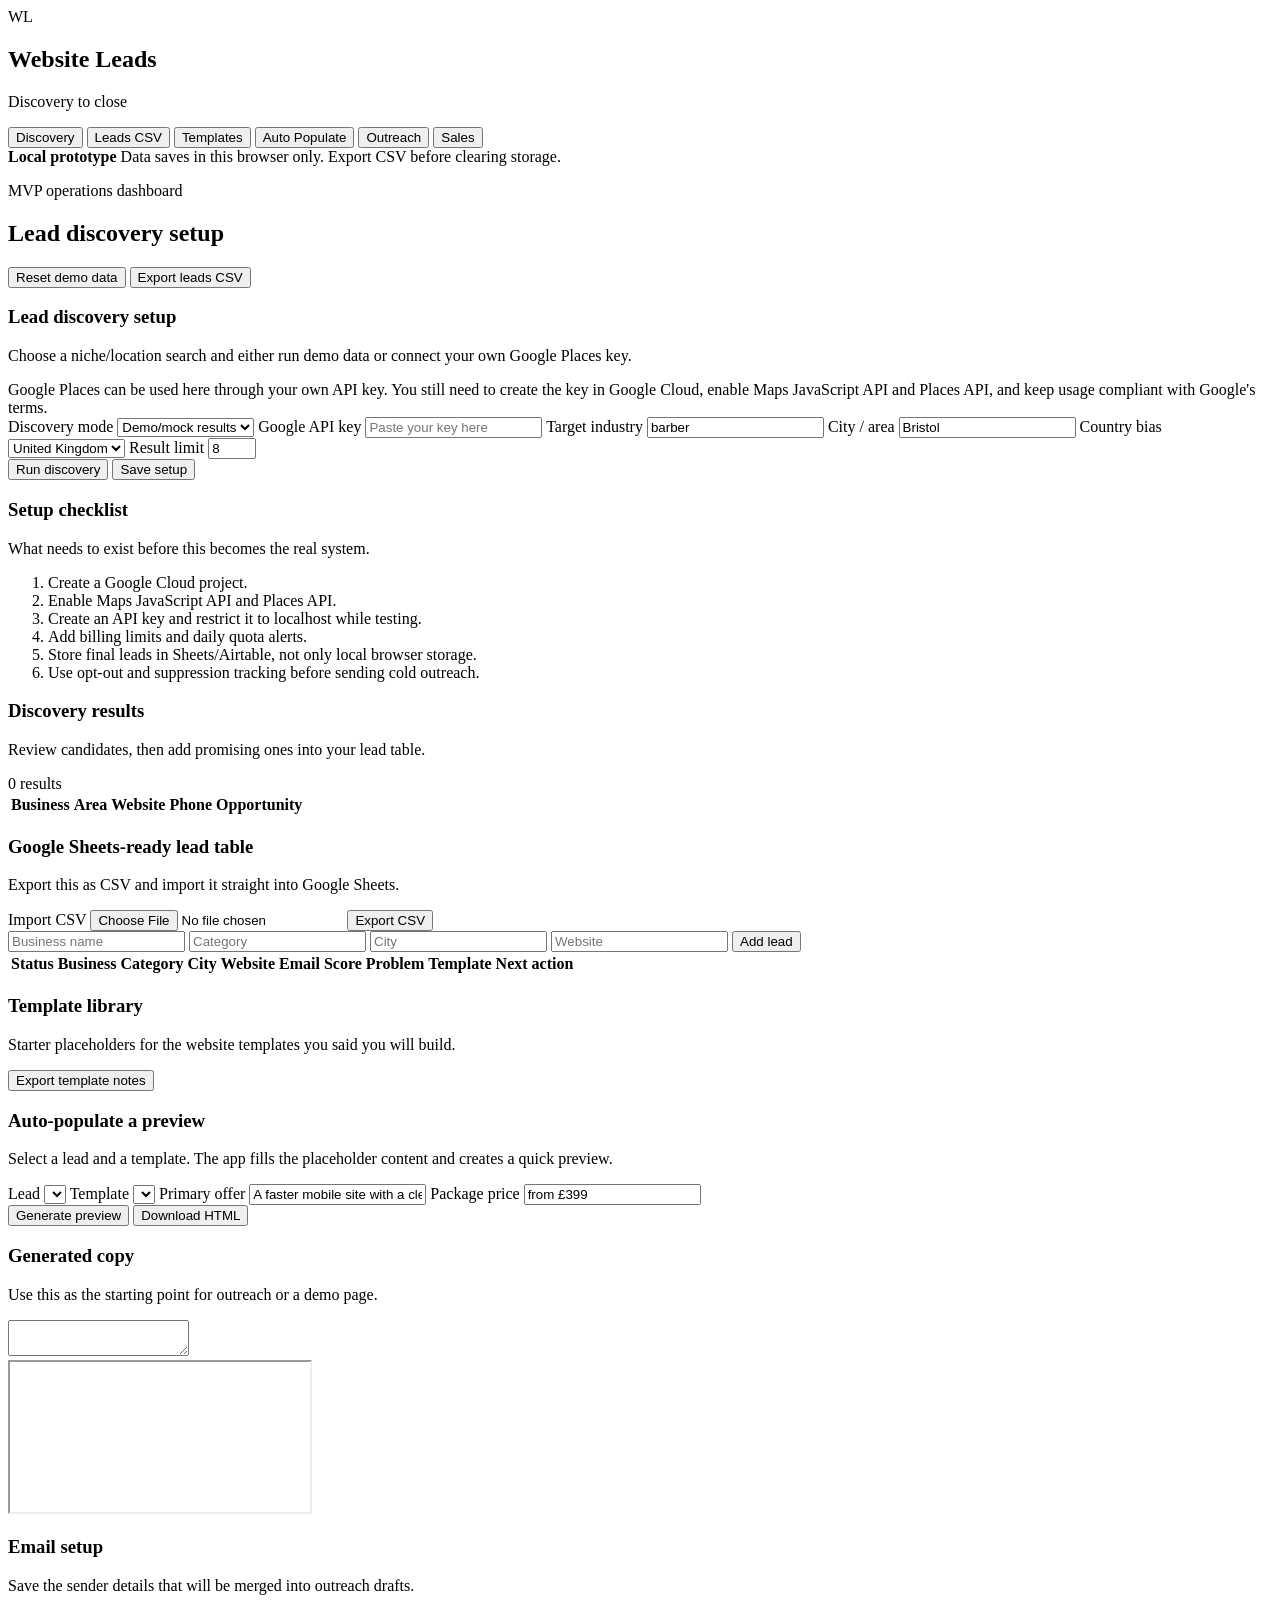
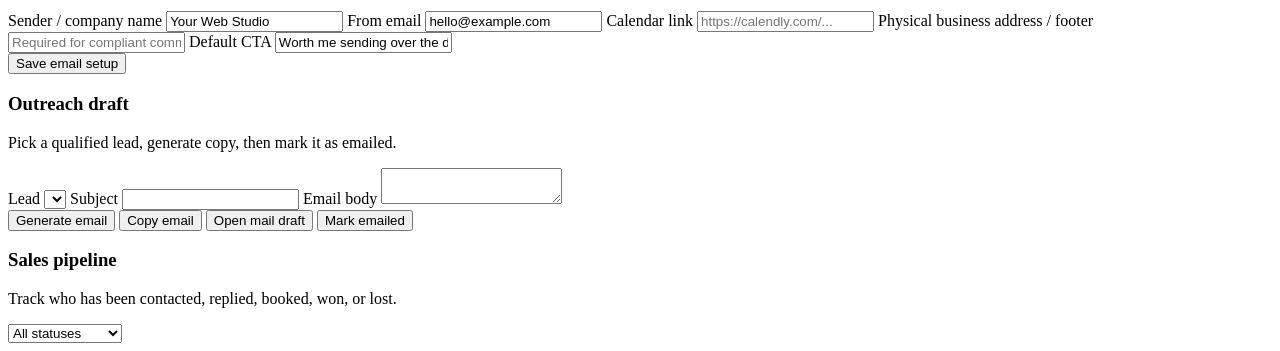
==== index.html @ 56cfb8ac "Seed website lead workflow prototype" ====
<!doctype html>
<html lang="en">
  <head>
    <meta charset="utf-8">
    <meta name="viewport" content="width=device-width, initial-scale=1">
    <title>Website Lead Workflow</title>
    <link rel="stylesheet" href="./styles.css">
  </head>
  <body>
    <div class="app-shell">
      <aside class="sidebar" aria-label="Workflow navigation">
        <div class="brand-block">
          <div class="brand-mark">WL</div>
          <div>
            <h1>Website Leads</h1>
            <p>Discovery to close</p>
          </div>
        </div>

        <nav class="tab-list" id="tabList">
          <button class="tab-button active" data-tab="discovery" type="button">Discovery</button>
          <button class="tab-button" data-tab="leads" type="button">Leads CSV</button>
          <button class="tab-button" data-tab="templates" type="button">Templates</button>
          <button class="tab-button" data-tab="populate" type="button">Auto Populate</button>
          <button class="tab-button" data-tab="outreach" type="button">Outreach</button>
          <button class="tab-button" data-tab="sales" type="button">Sales</button>
        </nav>

        <div class="sidebar-note">
          <strong>Local prototype</strong>
          <span>Data saves in this browser only. Export CSV before clearing storage.</span>
        </div>
      </aside>

      <main class="workspace">
        <section class="topbar">
          <div>
            <p class="eyebrow">MVP operations dashboard</p>
            <h2 id="pageTitle">Lead discovery setup</h2>
          </div>
          <div class="topbar-actions">
            <button class="ghost-button" id="resetDemoButton" type="button">Reset demo data</button>
            <button class="primary-button" id="exportAllButton" type="button">Export leads CSV</button>
          </div>
        </section>

        <section class="tab-panel active" id="tab-discovery">
          <div class="two-column">
            <form class="panel" id="discoveryForm">
              <div class="panel-header">
                <div>
                  <h3>Lead discovery setup</h3>
                  <p>Choose a niche/location search and either run demo data or connect your own Google Places key.</p>
                </div>
              </div>

              <div class="notice">
                Google Places can be used here through your own API key. You still need to create the key in Google Cloud, enable Maps JavaScript API and Places API, and keep usage compliant with Google's terms.
              </div>

              <div class="form-grid">
                <label>
                  Discovery mode
                  <select id="discoveryMode">
                    <option value="mock">Demo/mock results</option>
                    <option value="places">Google Places API</option>
                  </select>
                </label>
                <label>
                  Google API key
                  <input id="googleApiKey" type="password" autocomplete="off" placeholder="Paste your key here">
                </label>
                <label>
                  Target industry
                  <input id="industryInput" type="text" value="barber" placeholder="barber, plumber, cafe">
                </label>
                <label>
                  City / area
                  <input id="cityInput" type="text" value="Bristol" placeholder="Bristol, Leeds, Austin">
                </label>
                <label>
                  Country bias
                  <select id="countryInput">
                    <option value="GB">United Kingdom</option>
                    <option value="US">United States</option>
                    <option value="IE">Ireland</option>
                    <option value="CA">Canada</option>
                    <option value="AU">Australia</option>
                  </select>
                </label>
                <label>
                  Result limit
                  <input id="resultLimit" type="number" min="3" max="20" value="8">
                </label>
              </div>

              <div class="button-row">
                <button class="primary-button" type="submit">Run discovery</button>
                <button class="ghost-button" id="saveDiscoverySettings" type="button">Save setup</button>
              </div>
            </form>

            <div class="panel">
              <div class="panel-header">
                <div>
                  <h3>Setup checklist</h3>
                  <p>What needs to exist before this becomes the real system.</p>
                </div>
              </div>
              <ol class="checklist">
                <li>Create a Google Cloud project.</li>
                <li>Enable Maps JavaScript API and Places API.</li>
                <li>Create an API key and restrict it to localhost while testing.</li>
                <li>Add billing limits and daily quota alerts.</li>
                <li>Store final leads in Sheets/Airtable, not only local browser storage.</li>
                <li>Use opt-out and suppression tracking before sending cold outreach.</li>
              </ol>
            </div>
          </div>

          <div class="panel">
            <div class="panel-header">
              <div>
                <h3>Discovery results</h3>
                <p>Review candidates, then add promising ones into your lead table.</p>
              </div>
              <span class="counter" id="discoveryCount">0 results</span>
            </div>
            <div class="table-wrap">
              <table>
                <thead>
                  <tr>
                    <th>Business</th>
                    <th>Area</th>
                    <th>Website</th>
                    <th>Phone</th>
                    <th>Opportunity</th>
                    <th></th>
                  </tr>
                </thead>
                <tbody id="discoveryResults"></tbody>
              </table>
            </div>
          </div>
        </section>

        <section class="tab-panel" id="tab-leads">
          <div class="panel">
            <div class="panel-header">
              <div>
                <h3>Google Sheets-ready lead table</h3>
                <p>Export this as CSV and import it straight into Google Sheets.</p>
              </div>
              <div class="button-row compact">
                <label class="file-button">
                  Import CSV
                  <input id="csvImport" type="file" accept=".csv,text/csv">
                </label>
                <button class="primary-button" id="exportCsvButton" type="button">Export CSV</button>
              </div>
            </div>

            <form class="quick-add" id="quickAddForm">
              <input id="quickName" type="text" placeholder="Business name" required>
              <input id="quickCategory" type="text" placeholder="Category">
              <input id="quickCity" type="text" placeholder="City">
              <input id="quickWebsite" type="url" placeholder="Website">
              <button class="primary-button" type="submit">Add lead</button>
            </form>

            <div class="table-wrap large-table">
              <table>
                <thead>
                  <tr>
                    <th>Status</th>
                    <th>Business</th>
                    <th>Category</th>
                    <th>City</th>
                    <th>Website</th>
                    <th>Email</th>
                    <th>Score</th>
                    <th>Problem</th>
                    <th>Template</th>
                    <th>Next action</th>
                  </tr>
                </thead>
                <tbody id="leadTableBody"></tbody>
              </table>
            </div>
          </div>
        </section>

        <section class="tab-panel" id="tab-templates">
          <div class="panel">
            <div class="panel-header">
              <div>
                <h3>Template library</h3>
                <p>Starter placeholders for the website templates you said you will build.</p>
              </div>
              <button class="ghost-button" id="exportTemplatesButton" type="button">Export template notes</button>
            </div>
            <div class="template-grid" id="templateGrid"></div>
          </div>
        </section>

        <section class="tab-panel" id="tab-populate">
          <div class="two-column populate-layout">
            <form class="panel" id="populateForm">
              <div class="panel-header">
                <div>
                  <h3>Auto-populate a preview</h3>
                  <p>Select a lead and a template. The app fills the placeholder content and creates a quick preview.</p>
                </div>
              </div>
              <div class="form-grid single">
                <label>
                  Lead
                  <select id="populateLeadSelect"></select>
                </label>
                <label>
                  Template
                  <select id="populateTemplateSelect"></select>
                </label>
                <label>
                  Primary offer
                  <input id="populateOffer" type="text" value="A faster mobile site with a clear booking/contact button">
                </label>
                <label>
                  Package price
                  <input id="populatePrice" type="text" value="from £399">
                </label>
              </div>
              <div class="button-row">
                <button class="primary-button" type="submit">Generate preview</button>
                <button class="ghost-button" id="downloadPreviewButton" type="button">Download HTML</button>
              </div>
            </form>

            <div class="panel">
              <div class="panel-header">
                <div>
                  <h3>Generated copy</h3>
                  <p>Use this as the starting point for outreach or a demo page.</p>
                </div>
              </div>
              <textarea id="generatedCopy" class="copy-box" readonly></textarea>
            </div>
          </div>

          <div class="preview-frame-wrap">
            <iframe id="sitePreview" title="Autopopulated website preview"></iframe>
          </div>
        </section>

        <section class="tab-panel" id="tab-outreach">
          <div class="two-column">
            <form class="panel" id="outreachSettingsForm">
              <div class="panel-header">
                <div>
                  <h3>Email setup</h3>
                  <p>Save the sender details that will be merged into outreach drafts.</p>
                </div>
              </div>
              <div class="form-grid single">
                <label>
                  Sender / company name
                  <input id="senderName" type="text" value="Your Web Studio">
                </label>
                <label>
                  From email
                  <input id="fromEmail" type="email" value="hello@example.com">
                </label>
                <label>
                  Calendar link
                  <input id="calendarLink" type="url" placeholder="https://calendly.com/...">
                </label>
                <label>
                  Physical business address / footer
                  <input id="physicalAddress" type="text" placeholder="Required for compliant commercial email in many places">
                </label>
                <label>
                  Default CTA
                  <input id="defaultCta" type="text" value="Worth me sending over the details?">
                </label>
              </div>
              <div class="button-row">
                <button class="primary-button" type="submit">Save email setup</button>
              </div>
            </form>

            <div class="panel">
              <div class="panel-header">
                <div>
                  <h3>Outreach draft</h3>
                  <p>Pick a qualified lead, generate copy, then mark it as emailed.</p>
                </div>
              </div>
              <div class="form-grid single">
                <label>
                  Lead
                  <select id="outreachLeadSelect"></select>
                </label>
                <label>
                  Subject
                  <input id="emailSubject" type="text">
                </label>
                <label>
                  Email body
                  <textarea id="emailBody" class="email-box"></textarea>
                </label>
              </div>
              <div class="button-row">
                <button class="primary-button" id="generateEmailButton" type="button">Generate email</button>
                <button class="ghost-button" id="copyEmailButton" type="button">Copy email</button>
                <button class="ghost-button" id="mailtoButton" type="button">Open mail draft</button>
                <button class="ghost-button" id="markEmailedButton" type="button">Mark emailed</button>
              </div>
            </div>
          </div>
        </section>

        <section class="tab-panel" id="tab-sales">
          <div class="metrics-grid" id="metricsGrid"></div>

          <div class="panel">
            <div class="panel-header">
              <div>
                <h3>Sales pipeline</h3>
                <p>Track who has been contacted, replied, booked, won, or lost.</p>
              </div>
              <select id="pipelineFilter" class="small-select">
                <option value="all">All statuses</option>
                <option value="New">New</option>
                <option value="Qualified">Qualified</option>
                <option value="Preview Built">Preview Built</option>
                <option value="Emailed">Emailed</option>
                <option value="Replied">Replied</option>
                <option value="Call Booked">Call Booked</option>
                <option value="Won">Won</option>
                <option value="Lost">Lost</option>
                <option value="Do Not Contact">Do Not Contact</option>
              </select>
            </div>
            <div class="pipeline-board" id="pipelineBoard"></div>
          </div>
        </section>
      </main>
    </div>

    <div id="toast" class="toast" role="status" aria-live="polite"></div>
    <script src="./app.js"></script>
  </body>
</html>
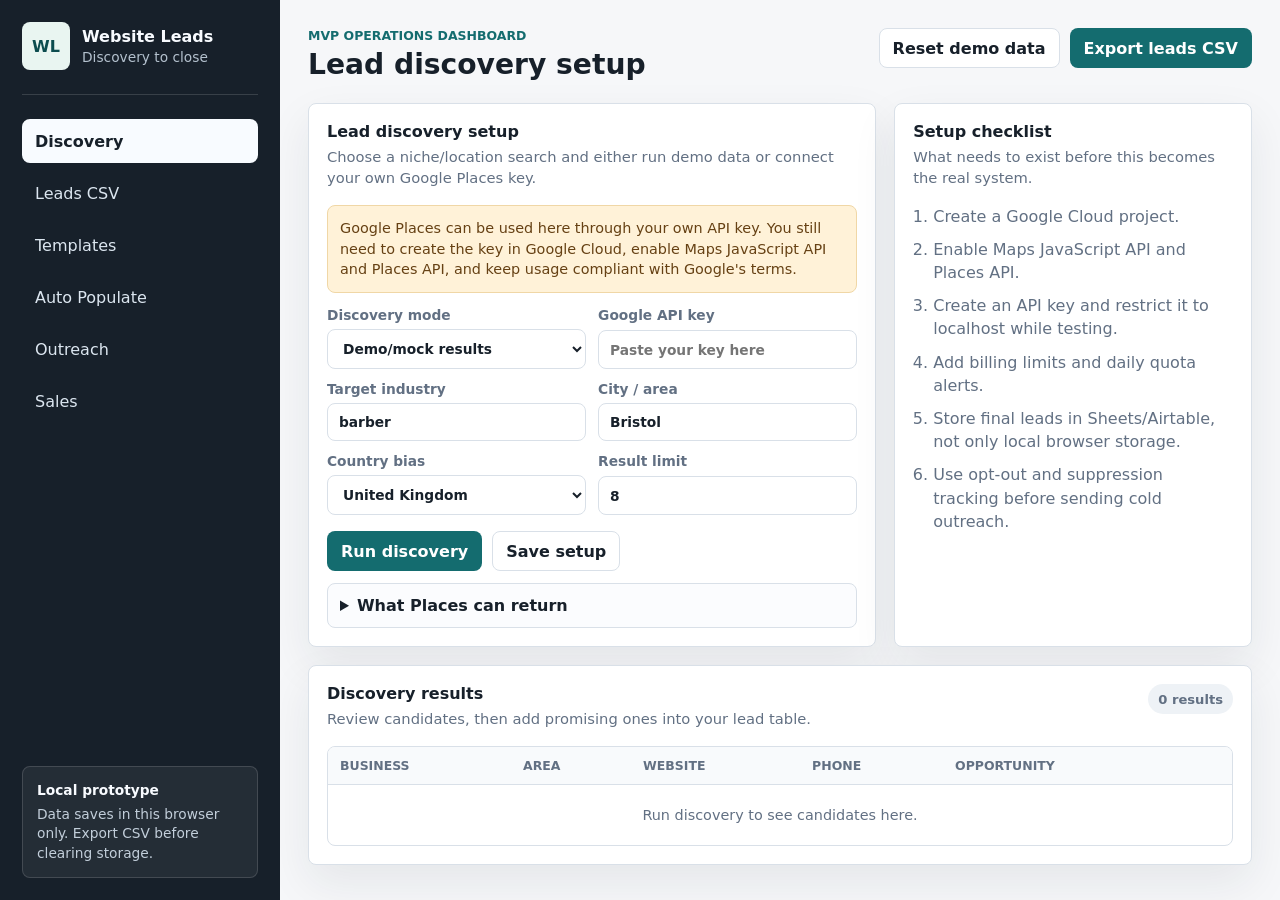
==== commit f888131f: "Update workflow prototype" ====
--- a/index.html
+++ b/index.html
@@ -98,6 +98,24 @@
                 <button class="primary-button" type="submit">Run discovery</button>
                 <button class="ghost-button" id="saveDiscoverySettings" type="button">Save setup</button>
               </div>
+
+              <details class="places-guide">
+                <summary>What Places can return</summary>
+                <div class="places-guide-grid">
+                  <div>
+                    <strong>Basic</strong>
+                    <span>name, place ID, address, vicinity, map URL, geometry, business status, types, plus code, photos</span>
+                  </div>
+                  <div>
+                    <strong>Contact</strong>
+                    <span>formatted phone, international phone, website, opening hours, weekday hours</span>
+                  </div>
+                  <div>
+                    <strong>Atmosphere</strong>
+                    <span>rating, review count, reviews, price level</span>
+                  </div>
+                </div>
+              </details>
             </form>
 
             <div class="panel">
@@ -151,13 +169,7 @@
                 <h3>Google Sheets-ready lead table</h3>
                 <p>Export this as CSV and import it straight into Google Sheets.</p>
               </div>
-              <div class="button-row compact">
-                <label class="file-button">
-                  Import CSV
-                  <input id="csvImport" type="file" accept=".csv,text/csv">
-                </label>
-                <button class="primary-button" id="exportCsvButton" type="button">Export CSV</button>
-              </div>
+              <span class="counter" id="leadCount">0 leads</span>
             </div>
 
             <form class="quick-add" id="quickAddForm">
@@ -183,9 +195,52 @@
                     <th>Template</th>
                     <th>Next action</th>
                   </tr>
+                  <tr class="filter-row">
+                    <th>
+                      <select id="filterStatus">
+                        <option value="">All</option>
+                        <option value="New">New</option>
+                        <option value="Audited">Audited</option>
+                        <option value="Qualified">Qualified</option>
+                        <option value="Preview Built">Preview Built</option>
+                        <option value="Emailed">Emailed</option>
+                        <option value="Replied">Replied</option>
+                        <option value="Call Booked">Call Booked</option>
+                        <option value="Won">Won</option>
+                        <option value="Lost">Lost</option>
+                        <option value="Do Not Contact">Do Not Contact</option>
+                      </select>
+                    </th>
+                    <th><input id="filterBusiness" type="text" placeholder="Filter"></th>
+                    <th><input id="filterCategory" type="text" placeholder="Filter"></th>
+                    <th><input id="filterCity" type="text" placeholder="Filter"></th>
+                    <th><input id="filterWebsite" type="text" placeholder="Filter"></th>
+                    <th><input id="filterEmail" type="text" placeholder="Filter"></th>
+                    <th><input id="filterScore" type="text" placeholder=">= 5"></th>
+                    <th><input id="filterProblem" type="text" placeholder="Filter"></th>
+                    <th>
+                      <select id="filterTemplate">
+                        <option value="">All</option>
+                      </select>
+                    </th>
+                    <th>
+                      <div class="filter-actions">
+                        <input id="filterNextAction" type="text" placeholder="Filter">
+                        <button class="ghost-button tiny-button" id="clearLeadFilters" type="button">Clear</button>
+                      </div>
+                    </th>
+                  </tr>
                 </thead>
                 <tbody id="leadTableBody"></tbody>
               </table>
+            </div>
+
+            <div class="button-row compact">
+              <label class="file-button">
+                Import CSV
+                <input id="csvImport" type="file" accept=".csv,text/csv">
+              </label>
+              <button class="primary-button" id="exportCsvButton" type="button">Export CSV</button>
             </div>
           </div>
         </section>
@@ -209,7 +264,7 @@
               <div class="panel-header">
                 <div>
                   <h3>Auto-populate a preview</h3>
-                  <p>Select a lead and a template. The app fills the placeholder content and creates a quick preview.</p>
+                  <p>Select a lead and a template. The app fills the actual template fields and shows the rendered site.</p>
                 </div>
               </div>
               <div class="form-grid single">
@@ -220,14 +275,6 @@
                 <label>
                   Template
                   <select id="populateTemplateSelect"></select>
-                </label>
-                <label>
-                  Primary offer
-                  <input id="populateOffer" type="text" value="A faster mobile site with a clear booking/contact button">
-                </label>
-                <label>
-                  Package price
-                  <input id="populatePrice" type="text" value="from £399">
                 </label>
               </div>
               <div class="button-row">
@@ -239,11 +286,11 @@
             <div class="panel">
               <div class="panel-header">
                 <div>
-                  <h3>Generated copy</h3>
-                  <p>Use this as the starting point for outreach or a demo page.</p>
-                </div>
-              </div>
-              <textarea id="generatedCopy" class="copy-box" readonly></textarea>
+                  <h3>Template coverage</h3>
+                  <p>Shows which template fields are populated from lead data, defaults, or still need a human touch.</p>
+                </div>
+              </div>
+              <div id="templateCoverage" class="coverage-list"></div>
             </div>
           </div>
 
@@ -350,4 +397,4 @@
     <div id="toast" class="toast" role="status" aria-live="polite"></div>
     <script src="./app.js"></script>
   </body>
-</html>+</html>
--- a/styles.css
+++ b/styles.css
@@ -0,0 +1,745 @@
+:root {
+  color-scheme: light;
+  --bg: #f6f7f9;
+  --surface: #ffffff;
+  --surface-soft: #eef2f6;
+  --line: #d9e0e8;
+  --ink: #17202a;
+  --muted: #627083;
+  --muted-2: #8995a3;
+  --accent: #146c6f;
+  --accent-strong: #0c4c4f;
+  --accent-soft: #dff4f2;
+  --warn: #9d5b14;
+  --warn-soft: #fff2d8;
+  --danger: #9e2f3b;
+  --success: #23784d;
+  --shadow: 0 18px 45px rgba(21, 33, 45, 0.08);
+  font-family: Inter, ui-sans-serif, system-ui, -apple-system, BlinkMacSystemFont, "Segoe UI", sans-serif;
+}
+
+* {
+  box-sizing: border-box;
+}
+
+body {
+  margin: 0;
+  min-height: 100vh;
+  background: var(--bg);
+  color: var(--ink);
+}
+
+button,
+input,
+select,
+textarea {
+  font: inherit;
+}
+
+button {
+  cursor: pointer;
+}
+
+.app-shell {
+  display: grid;
+  grid-template-columns: 280px minmax(0, 1fr);
+  min-height: 100vh;
+}
+
+.sidebar {
+  position: sticky;
+  top: 0;
+  height: 100vh;
+  display: flex;
+  flex-direction: column;
+  padding: 22px;
+  background: #17202a;
+  color: #f8fbff;
+}
+
+.brand-block {
+  display: grid;
+  grid-template-columns: 48px 1fr;
+  align-items: center;
+  gap: 12px;
+  padding-bottom: 24px;
+  border-bottom: 1px solid rgba(255, 255, 255, 0.14);
+}
+
+.brand-mark {
+  display: grid;
+  place-items: center;
+  width: 48px;
+  height: 48px;
+  border-radius: 8px;
+  background: #e9f5f1;
+  color: #0c4c4f;
+  font-weight: 800;
+}
+
+.brand-block h1 {
+  margin: 0;
+  font-size: 1rem;
+  letter-spacing: 0;
+}
+
+.brand-block p {
+  margin: 3px 0 0;
+  color: #b4c1ce;
+  font-size: 0.86rem;
+}
+
+.tab-list {
+  display: grid;
+  gap: 8px;
+  margin-top: 24px;
+}
+
+.tab-button {
+  min-height: 44px;
+  border: 1px solid transparent;
+  border-radius: 8px;
+  background: transparent;
+  color: #dce6f0;
+  text-align: left;
+  padding: 10px 12px;
+}
+
+.tab-button:hover,
+.tab-button:focus-visible {
+  background: rgba(255, 255, 255, 0.08);
+  outline: none;
+}
+
+.tab-button.active {
+  background: #f8fbff;
+  color: #17202a;
+  font-weight: 700;
+}
+
+.sidebar-note {
+  margin-top: auto;
+  padding: 14px;
+  border: 1px solid rgba(255, 255, 255, 0.14);
+  border-radius: 8px;
+  background: rgba(255, 255, 255, 0.06);
+  font-size: 0.86rem;
+  line-height: 1.4;
+}
+
+.sidebar-note span {
+  display: block;
+  color: #c2ceda;
+  margin-top: 5px;
+}
+
+.workspace {
+  min-width: 0;
+  padding: 28px;
+}
+
+.topbar {
+  display: flex;
+  justify-content: space-between;
+  align-items: flex-start;
+  gap: 16px;
+  margin-bottom: 22px;
+}
+
+.eyebrow {
+  margin: 0 0 5px;
+  color: var(--accent);
+  font-size: 0.78rem;
+  text-transform: uppercase;
+  font-weight: 800;
+}
+
+.topbar h2 {
+  margin: 0;
+  font-size: clamp(1.55rem, 2.2vw, 2.3rem);
+  letter-spacing: 0;
+}
+
+.topbar-actions,
+.button-row {
+  display: flex;
+  gap: 10px;
+  align-items: center;
+  flex-wrap: wrap;
+}
+
+.button-row.compact {
+  gap: 8px;
+}
+
+.primary-button,
+.ghost-button,
+.file-button {
+  min-height: 40px;
+  border-radius: 8px;
+  border: 1px solid transparent;
+  padding: 9px 13px;
+  font-weight: 750;
+  white-space: nowrap;
+}
+
+.primary-button {
+  background: var(--accent);
+  color: white;
+}
+
+.primary-button:hover,
+.primary-button:focus-visible {
+  background: var(--accent-strong);
+}
+
+.ghost-button,
+.file-button {
+  background: var(--surface);
+  border-color: var(--line);
+  color: var(--ink);
+}
+
+.ghost-button:hover,
+.file-button:hover,
+.ghost-button:focus-visible,
+.file-button:focus-visible {
+  border-color: var(--accent);
+  color: var(--accent-strong);
+}
+
+.file-button input {
+  display: none;
+}
+
+.tab-panel {
+  display: none;
+}
+
+.tab-panel.active {
+  display: grid;
+  gap: 18px;
+}
+
+.two-column {
+  display: grid;
+  grid-template-columns: minmax(0, 1.35fr) minmax(320px, 0.85fr);
+  gap: 18px;
+}
+
+.populate-layout {
+  grid-template-columns: minmax(300px, 0.8fr) minmax(320px, 1fr);
+}
+
+.panel {
+  background: var(--surface);
+  border: 1px solid var(--line);
+  border-radius: 8px;
+  box-shadow: var(--shadow);
+  padding: 18px;
+  min-width: 0;
+}
+
+.panel-header {
+  display: flex;
+  justify-content: space-between;
+  gap: 14px;
+  align-items: flex-start;
+  margin-bottom: 16px;
+}
+
+.panel-header h3 {
+  margin: 0;
+  font-size: 1rem;
+  letter-spacing: 0;
+}
+
+.panel-header p {
+  margin: 5px 0 0;
+  color: var(--muted);
+  line-height: 1.45;
+  font-size: 0.92rem;
+}
+
+.notice {
+  padding: 12px;
+  margin-bottom: 14px;
+  border-radius: 8px;
+  background: var(--warn-soft);
+  border: 1px solid #f0d7a6;
+  color: #664114;
+  line-height: 1.45;
+  font-size: 0.9rem;
+}
+
+.places-guide {
+  margin-top: 12px;
+  padding: 12px;
+  border: 1px solid var(--line);
+  border-radius: 8px;
+  background: #fbfcfe;
+}
+
+.places-guide summary {
+  cursor: pointer;
+  font-weight: 800;
+  color: var(--ink);
+}
+
+.places-guide-grid {
+  display: grid;
+  gap: 10px;
+  margin-top: 12px;
+}
+
+.places-guide-grid div {
+  display: grid;
+  gap: 4px;
+}
+
+.places-guide-grid strong {
+  color: var(--accent-strong);
+  font-size: 0.84rem;
+  text-transform: uppercase;
+  letter-spacing: 0;
+}
+
+.places-guide-grid span {
+  color: var(--muted);
+  line-height: 1.45;
+  font-size: 0.88rem;
+}
+
+.form-grid {
+  display: grid;
+  grid-template-columns: repeat(2, minmax(0, 1fr));
+  gap: 12px;
+  margin-bottom: 16px;
+}
+
+.form-grid.single {
+  grid-template-columns: 1fr;
+}
+
+label {
+  display: grid;
+  gap: 6px;
+  color: var(--muted);
+  font-size: 0.86rem;
+  font-weight: 700;
+}
+
+input,
+select,
+textarea {
+  width: 100%;
+  border: 1px solid var(--line);
+  border-radius: 8px;
+  padding: 10px 11px;
+  background: #fff;
+  color: var(--ink);
+}
+
+input:focus,
+select:focus,
+textarea:focus {
+  outline: 2px solid rgba(20, 108, 111, 0.18);
+  border-color: var(--accent);
+}
+
+.checklist {
+  margin: 0;
+  padding-left: 20px;
+  display: grid;
+  gap: 10px;
+  color: var(--muted);
+  line-height: 1.45;
+}
+
+.counter {
+  display: inline-flex;
+  align-items: center;
+  height: 30px;
+  padding: 0 10px;
+  border-radius: 999px;
+  background: var(--surface-soft);
+  color: var(--muted);
+  font-size: 0.82rem;
+  font-weight: 800;
+  white-space: nowrap;
+}
+
+.table-wrap {
+  width: 100%;
+  overflow: auto;
+  border: 1px solid var(--line);
+  border-radius: 8px;
+}
+
+.large-table {
+  max-height: 58vh;
+}
+
+table {
+  width: 100%;
+  border-collapse: collapse;
+  min-width: 900px;
+}
+
+th,
+td {
+  padding: 11px 12px;
+  border-bottom: 1px solid var(--line);
+  text-align: left;
+  vertical-align: top;
+  font-size: 0.9rem;
+}
+
+th {
+  position: sticky;
+  top: 0;
+  z-index: 1;
+  background: #f8fafc;
+  color: var(--muted);
+  font-size: 0.78rem;
+  text-transform: uppercase;
+}
+
+.filter-row th {
+  top: 33px;
+  background: #fbfcfe;
+  text-transform: none;
+  padding: 8px 10px;
+}
+
+.filter-row input,
+.filter-row select {
+  min-width: 0;
+  width: 100%;
+  padding: 7px 8px;
+  font-size: 0.8rem;
+}
+
+.filter-actions {
+  display: grid;
+  grid-template-columns: minmax(0, 1fr) auto;
+  gap: 8px;
+  align-items: center;
+}
+
+.tiny-button {
+  min-height: 32px;
+  padding: 6px 10px;
+  font-size: 0.8rem;
+}
+
+td input,
+td select {
+  min-width: 120px;
+}
+
+tr:last-child td {
+  border-bottom: 0;
+}
+
+.empty-state {
+  padding: 22px;
+  color: var(--muted);
+  text-align: center;
+}
+
+.muted {
+  color: var(--muted);
+  font-size: 0.84rem;
+}
+
+.quick-add {
+  display: grid;
+  grid-template-columns: repeat(4, minmax(0, 1fr)) auto;
+  gap: 10px;
+  margin-bottom: 16px;
+}
+
+.template-grid {
+  display: grid;
+  grid-template-columns: repeat(3, minmax(0, 1fr));
+  gap: 14px;
+}
+
+.template-card {
+  border: 1px solid var(--line);
+  border-radius: 8px;
+  padding: 15px;
+  background: #fff;
+  display: grid;
+  gap: 12px;
+}
+
+.template-card h4 {
+  margin: 0;
+  font-size: 1rem;
+}
+
+.template-card p {
+  margin: 0;
+  color: var(--muted);
+  line-height: 1.45;
+  font-size: 0.9rem;
+}
+
+.token-list {
+  display: flex;
+  gap: 6px;
+  flex-wrap: wrap;
+}
+
+.token {
+  display: inline-flex;
+  align-items: center;
+  max-width: 100%;
+  min-height: 26px;
+  padding: 4px 7px;
+  border-radius: 6px;
+  background: var(--accent-soft);
+  color: var(--accent-strong);
+  font-family: ui-monospace, SFMono-Regular, Menlo, Consolas, monospace;
+  font-size: 0.76rem;
+  word-break: break-word;
+}
+
+.copy-box,
+.email-box {
+  min-height: 260px;
+  resize: vertical;
+  line-height: 1.45;
+}
+
+.coverage-list {
+  display: grid;
+  gap: 10px;
+}
+
+.coverage-note {
+  padding: 10px 12px;
+  border-radius: 8px;
+  font-size: 0.88rem;
+  font-weight: 700;
+}
+
+.coverage-note.ok {
+  background: #e1f5ea;
+  color: var(--success);
+}
+
+.coverage-note.warning {
+  background: #fff2d8;
+  color: var(--warn);
+}
+
+.coverage-item {
+  display: grid;
+  gap: 4px;
+  padding: 10px 12px;
+  border: 1px solid var(--line);
+  border-radius: 8px;
+  background: #fbfcfe;
+}
+
+.coverage-item strong {
+  font-size: 0.9rem;
+}
+
+.coverage-item span {
+  color: var(--muted);
+  font-size: 0.88rem;
+  line-height: 1.45;
+}
+
+.preview-frame-wrap {
+  min-height: 520px;
+  border-radius: 8px;
+  border: 1px solid var(--line);
+  overflow: hidden;
+  background: white;
+  box-shadow: var(--shadow);
+}
+
+#sitePreview {
+  width: 100%;
+  height: 620px;
+  border: 0;
+  display: block;
+}
+
+.metrics-grid {
+  display: grid;
+  grid-template-columns: repeat(5, minmax(0, 1fr));
+  gap: 12px;
+}
+
+.metric {
+  background: var(--surface);
+  border: 1px solid var(--line);
+  border-radius: 8px;
+  padding: 15px;
+  box-shadow: var(--shadow);
+}
+
+.metric strong {
+  display: block;
+  font-size: 1.7rem;
+}
+
+.metric span {
+  color: var(--muted);
+  font-size: 0.86rem;
+}
+
+.small-select {
+  width: auto;
+  min-width: 180px;
+}
+
+.pipeline-board {
+  display: grid;
+  grid-template-columns: repeat(4, minmax(210px, 1fr));
+  gap: 12px;
+  overflow-x: auto;
+  padding-bottom: 4px;
+}
+
+.pipeline-card {
+  border: 1px solid var(--line);
+  border-radius: 8px;
+  background: #fff;
+  padding: 12px;
+  display: grid;
+  gap: 8px;
+}
+
+.pipeline-card h4 {
+  margin: 0;
+  font-size: 0.95rem;
+}
+
+.pipeline-card p {
+  margin: 0;
+  color: var(--muted);
+  font-size: 0.86rem;
+  line-height: 1.4;
+}
+
+.status-pill {
+  display: inline-flex;
+  width: fit-content;
+  border-radius: 999px;
+  padding: 3px 8px;
+  background: #eef2f6;
+  color: #405061;
+  font-size: 0.76rem;
+  font-weight: 800;
+}
+
+.status-pill.qualified,
+.status-pill.preview-built,
+.status-pill.emailed,
+.status-pill.replied,
+.status-pill.call-booked {
+  background: var(--accent-soft);
+  color: var(--accent-strong);
+}
+
+.status-pill.won {
+  background: #e1f5ea;
+  color: var(--success);
+}
+
+.status-pill.lost,
+.status-pill.do-not-contact {
+  background: #f9e4e6;
+  color: var(--danger);
+}
+
+.toast {
+  position: fixed;
+  right: 22px;
+  bottom: 22px;
+  max-width: min(420px, calc(100vw - 32px));
+  padding: 12px 14px;
+  border-radius: 8px;
+  color: white;
+  background: #17202a;
+  box-shadow: var(--shadow);
+  transform: translateY(18px);
+  opacity: 0;
+  pointer-events: none;
+  transition: opacity 160ms ease, transform 160ms ease;
+  font-size: 0.9rem;
+}
+
+.toast.show {
+  transform: translateY(0);
+  opacity: 1;
+}
+
+@media (max-width: 1100px) {
+  .app-shell {
+    grid-template-columns: 1fr;
+  }
+
+  .sidebar {
+    position: static;
+    height: auto;
+  }
+
+  .tab-list {
+    grid-template-columns: repeat(3, minmax(0, 1fr));
+  }
+
+  .sidebar-note {
+    margin-top: 18px;
+  }
+
+  .two-column,
+  .populate-layout {
+    grid-template-columns: 1fr;
+  }
+
+  .template-grid,
+  .metrics-grid {
+    grid-template-columns: repeat(2, minmax(0, 1fr));
+  }
+}
+
+@media (max-width: 760px) {
+  .workspace {
+    padding: 18px;
+  }
+
+  .topbar,
+  .panel-header {
+    flex-direction: column;
+  }
+
+  .topbar-actions {
+    width: 100%;
+  }
+
+  .topbar-actions > *,
+  .button-row > * {
+    flex: 1 1 auto;
+  }
+
+  .tab-list,
+  .form-grid,
+  .quick-add,
+  .template-grid,
+  .metrics-grid,
+  .pipeline-board {
+    grid-template-columns: 1fr;
+  }
+
+  table {
+    min-width: 760px;
+  }
+}
